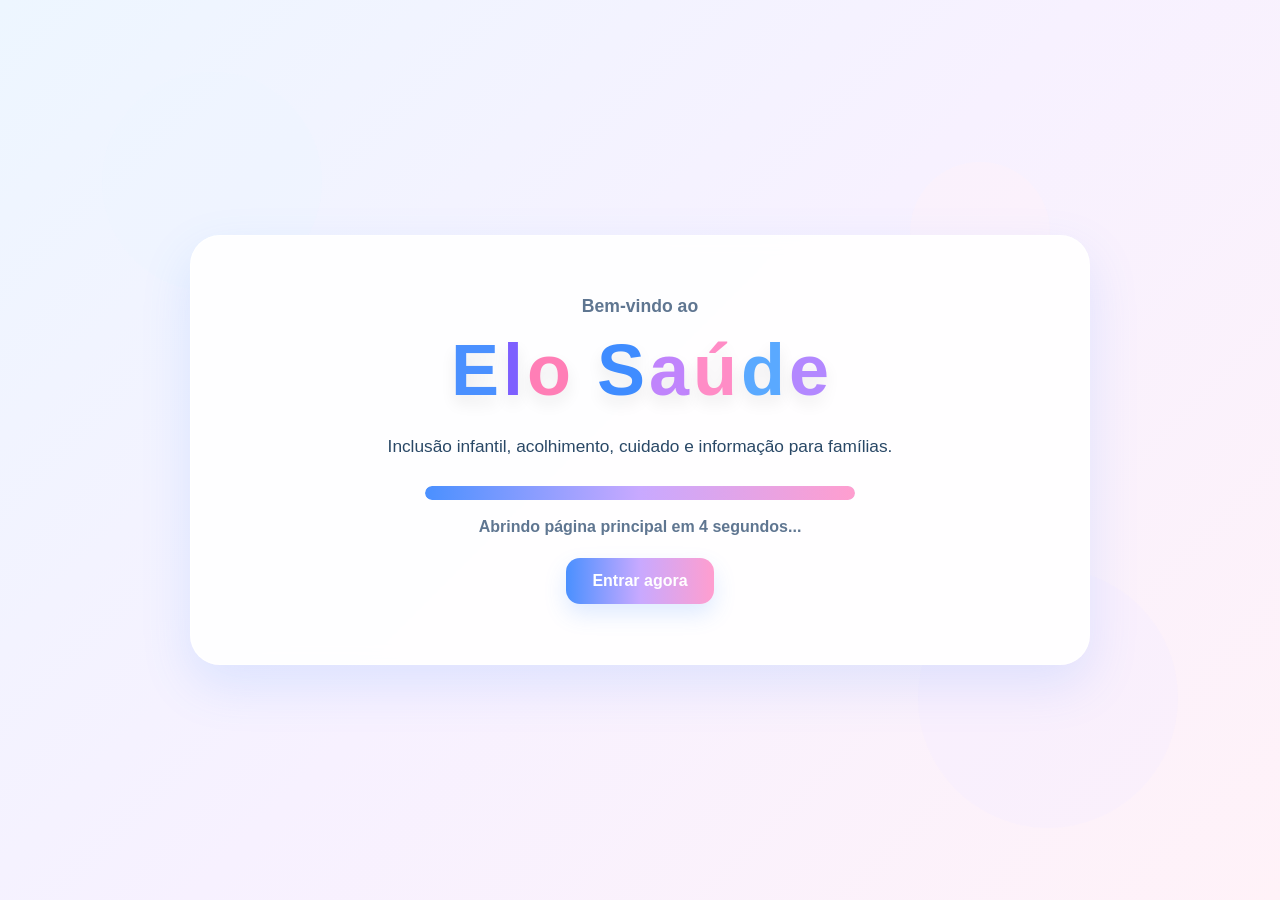
==== index.html @ 97a631bf "feat: adiciona seção de temas profissional no Elo Saúde" ====
<!DOCTYPE html>
<html lang="pt-BR">
<head>
  <meta charset="UTF-8">
  <meta name="viewport" content="width=device-width, initial-scale=1.0">
  <title>Bem-vindo | Elo Saúde</title>
  <link rel="stylesheet" href="css/style.css">
</head>
<body class="pagina-loader">

  <main class="loader-screen">
    <div class="shape shape-1"></div>
    <div class="shape shape-2"></div>
    <div class="shape shape-3"></div>

    <section class="loader-box">
      <p class="loader-topo">Bem-vindo ao</p>

      <h1 class="logo-animada" aria-label="Elo Saúde">
        <span class="letra letra-1">E</span>
        <span class="letra letra-2">l</span>
        <span class="letra letra-3">o</span>
        <span class="espaco"></span>
        <span class="letra letra-4">S</span>
        <span class="letra letra-5">a</span>
        <span class="letra letra-6">ú</span>
        <span class="letra letra-7">d</span>
        <span class="letra letra-8">e</span>
      </h1>

      <p class="loader-texto">
        Inclusão infantil, acolhimento, cuidado e informação para famílias.
      </p>

      <div class="barra-carregamento">
        <div class="progresso"></div>
      </div>

      <p id="contador" class="contador">Abrindo página principal...</p>

      <a href="pages/home.html" class="botao-entrar">Entrar agora</a>
    </section>
  </main>

  <script src="js/script.js"></script>
</body>
</html>
---- css/style.css ----
* {
  margin: 0;
  padding: 0;
  box-sizing: border-box;
}

:root {
  --azul: #4a90ff;
  --azul-escuro: #285cc4;
  --azul-claro: #eaf4ff;
  --branco: #ffffff;
  --lilas: #c8a9ff;
  --lilas-claro: #f3ecff;
  --rosa: #ff9ecf;
  --rosa-claro: #fff0f7;
  --texto: #294866;
  --texto-suave: #5f7691;
  --sombra: 0 20px 50px rgba(74, 144, 255, 0.15);
}

body {
  font-family: "Segoe UI", Arial, sans-serif;
  color: var(--texto);
}

/* =========================
   TELA INICIAL / LOADER
========================= */
.pagina-loader {
  min-height: 100vh;
  background: linear-gradient(135deg, #edf6ff 0%, #f7f1ff 50%, #fff2f8 100%);
  overflow: hidden;
}

.loader-screen {
  min-height: 100vh;
  display: flex;
  align-items: center;
  justify-content: center;
  padding: 24px;
  position: relative;
}

.loader-box {
  position: relative;
  z-index: 2;
  width: 100%;
  max-width: 900px;
  background: rgba(255, 255, 255, 0.9);
  border: 1px solid rgba(255, 255, 255, 0.8);
  backdrop-filter: blur(8px);
  border-radius: 30px;
  box-shadow: var(--sombra);
  text-align: center;
  padding: 60px 30px;
}

.loader-topo {
  font-size: 1.1rem;
  font-weight: 700;
  color: var(--texto-suave);
  margin-bottom: 14px;
}

.logo-animada {
  display: flex;
  justify-content: center;
  align-items: center;
  flex-wrap: wrap;
  font-size: 4.5rem;
  font-weight: 900;
  margin-bottom: 20px;
  gap: 4px;
  line-height: 1.1;
}

.letra {
  display: inline-block;
  opacity: 0;
  transform: translateY(25px) scale(0.8);
  animation: aparecer 0.45s forwards;
  text-shadow: 0 8px 16px rgba(0, 0, 0, 0.08);
}

.letra-1 { color: #4a90ff; animation-delay: 0.1s; }
.letra-2 { color: #7d5fff; animation-delay: 0.25s; }
.letra-3 { color: #ff7eb6; animation-delay: 0.4s; }
.letra-4 { color: #3f8cff; animation-delay: 0.55s; }
.letra-5 { color: #c084fc; animation-delay: 0.7s; }
.letra-6 { color: #ff8cc6; animation-delay: 0.85s; }
.letra-7 { color: #5aa9ff; animation-delay: 1s; }
.letra-8 { color: #b388ff; animation-delay: 1.15s; }

.espaco {
  width: 18px;
}

.loader-texto {
  max-width: 700px;
  margin: 0 auto 24px;
  font-size: 1.08rem;
  line-height: 1.8;
  color: var(--texto);
}

.barra-carregamento {
  width: 100%;
  max-width: 430px;
  height: 14px;
  background: #edf2ff;
  margin: 0 auto 18px;
  border-radius: 999px;
  overflow: hidden;
  box-shadow: inset 0 2px 7px rgba(0, 0, 0, 0.06);
}

.progresso {
  width: 0%;
  height: 100%;
  border-radius: 999px;
  background: linear-gradient(90deg, var(--azul), var(--lilas), var(--rosa));
  animation: carregar 5s linear forwards;
}

.contador {
  font-size: 1rem;
  font-weight: 700;
  color: var(--texto-suave);
  margin-bottom: 22px;
}

.botao-entrar {
  display: inline-block;
  padding: 14px 26px;
  border-radius: 14px;
  text-decoration: none;
  color: var(--branco);
  font-weight: 800;
  background: linear-gradient(90deg, var(--azul), var(--lilas), var(--rosa));
  box-shadow: 0 10px 22px rgba(74, 144, 255, 0.18);
  transition: 0.3s ease;
}

.botao-entrar:hover {
  transform: translateY(-2px);
}

.shape {
  position: absolute;
  border-radius: 50%;
  opacity: 0.35;
  animation: flutuar 6s ease-in-out infinite;
}

.shape-1 {
  width: 220px;
  height: 220px;
  background: var(--azul-claro);
  top: 8%;
  left: 8%;
}

.shape-2 {
  width: 260px;
  height: 260px;
  background: var(--lilas-claro);
  bottom: 8%;
  right: 8%;
  animation-delay: 1s;
}

.shape-3 {
  width: 140px;
  height: 140px;
  background: var(--rosa-claro);
  top: 18%;
  right: 18%;
  animation-delay: 2s;
}

/* =========================
   HOME
========================= */
.pagina-home {
  background: #f9fbff;
  min-height: 100vh;
}

.topo-home {
  background: linear-gradient(135deg, #4a90ff 0%, #8c7bff 50%, #ff9ecf 100%);
  color: white;
  padding: 22px 20px;
  box-shadow: 0 10px 25px rgba(74, 144, 255, 0.18);
}

.topo-conteudo {
  max-width: 1150px;
  margin: 0 auto;
  display: flex;
  justify-content: space-between;
  align-items: center;
  gap: 20px;
  flex-wrap: wrap;
}

.logo-home {
  font-size: 1.7rem;
  font-weight: 900;
}

.menu-home {
  display: flex;
  gap: 12px;
  flex-wrap: wrap;
}

.menu-home a {
  text-decoration: none;
  color: white;
  font-weight: 700;
  padding: 10px 14px;
  border-radius: 12px;
  background: rgba(255, 255, 255, 0.16);
  transition: 0.3s;
}

.menu-home a:hover {
  background: rgba(255, 255, 255, 0.24);
}

.hero-home {
  max-width: 1150px;
  margin: 40px auto 20px;
  padding: 0 20px;
  display: grid;
  grid-template-columns: 1.2fr 0.8fr;
  gap: 24px;
  align-items: center;
}

.hero-texto {
  background: white;
  border-radius: 26px;
  padding: 35px;
  box-shadow: var(--sombra);
}

.hero-texto span {
  display: inline-block;
  background: linear-gradient(90deg, var(--azul), var(--lilas));
  color: white;
  padding: 8px 14px;
  border-radius: 999px;
  font-weight: 800;
  margin-bottom: 16px;
}

.hero-texto h1 {
  font-size: 2.4rem;
  margin-bottom: 18px;
  line-height: 1.2;
}

.hero-texto p {
  font-size: 1.05rem;
  line-height: 1.8;
  color: var(--texto-suave);
}

.hero-card {
  background: linear-gradient(135deg, #edf6ff, #f7f0ff, #fff1f7);
  border-radius: 26px;
  padding: 30px;
  box-shadow: var(--sombra);
}

.hero-card h2 {
  font-size: 1.5rem;
  margin-bottom: 12px;
}

.hero-card p {
  color: var(--texto-suave);
  line-height: 1.7;
}

.secao {
  max-width: 1150px;
  margin: 30px auto;
  padding: 0 20px;
}

.titulo-secao {
  font-size: 2rem;
  margin-bottom: 18px;
}

.grade-cards {
  display: grid;
  grid-template-columns: repeat(3, 1fr);
  gap: 20px;
}

.card {
  background: white;
  border-radius: 22px;
  padding: 24px;
  box-shadow: var(--sombra);
  transition: 0.3s ease;
}

.card:hover {
  transform: translateY(-4px);
}

.card h3 {
  margin-bottom: 12px;
  font-size: 1.2rem;
}

.card p {
  line-height: 1.7;
  color: var(--texto-suave);
}

.bloco-voltar {
  text-align: center;
  margin: 35px 0 50px;
}

.btn-voltar {
  display: inline-block;
  padding: 14px 24px;
  text-decoration: none;
  color: white;
  font-weight: 800;
  border-radius: 14px;
  background: linear-gradient(90deg, var(--azul), var(--lilas), var(--rosa));
  box-shadow: 0 10px 22px rgba(74, 144, 255, 0.18);
  transition: 0.3s ease;
}

.btn-voltar:hover {
  transform: translateY(-2px);
}

.rodape {
  margin-top: 40px;
  background: #eaf3ff;
  padding: 24px 20px;
  text-align: center;
  color: var(--texto);
  font-weight: 600;
}

/* =========================
   ANIMAÇÕES
========================= */
@keyframes aparecer {
  to {
    opacity: 1;
    transform: translateY(0) scale(1);
  }
}

@keyframes carregar {
  from { width: 0%; }
  to { width: 100%; }
}

@keyframes flutuar {
  0% { transform: translateY(0px); }
  50% { transform: translateY(-18px); }
  100% { transform: translateY(0px); }
}

/* =========================
   RESPONSIVO
========================= */
@media (max-width: 900px) {
  .hero-home {
    grid-template-columns: 1fr;
  }

  .grade-cards {
    grid-template-columns: 1fr;
  }

  .logo-animada {
    font-size: 3rem;
  }
}

@media (max-width: 600px) {
  .loader-box {
    padding: 45px 20px;
  }

  .logo-animada {
    font-size: 2.3rem;
  }

  .espaco {
    width: 10px;
  }

  .hero-texto h1 {
    font-size: 1.8rem;
  }

  .titulo-secao {
    font-size: 1.6rem;
  }
}
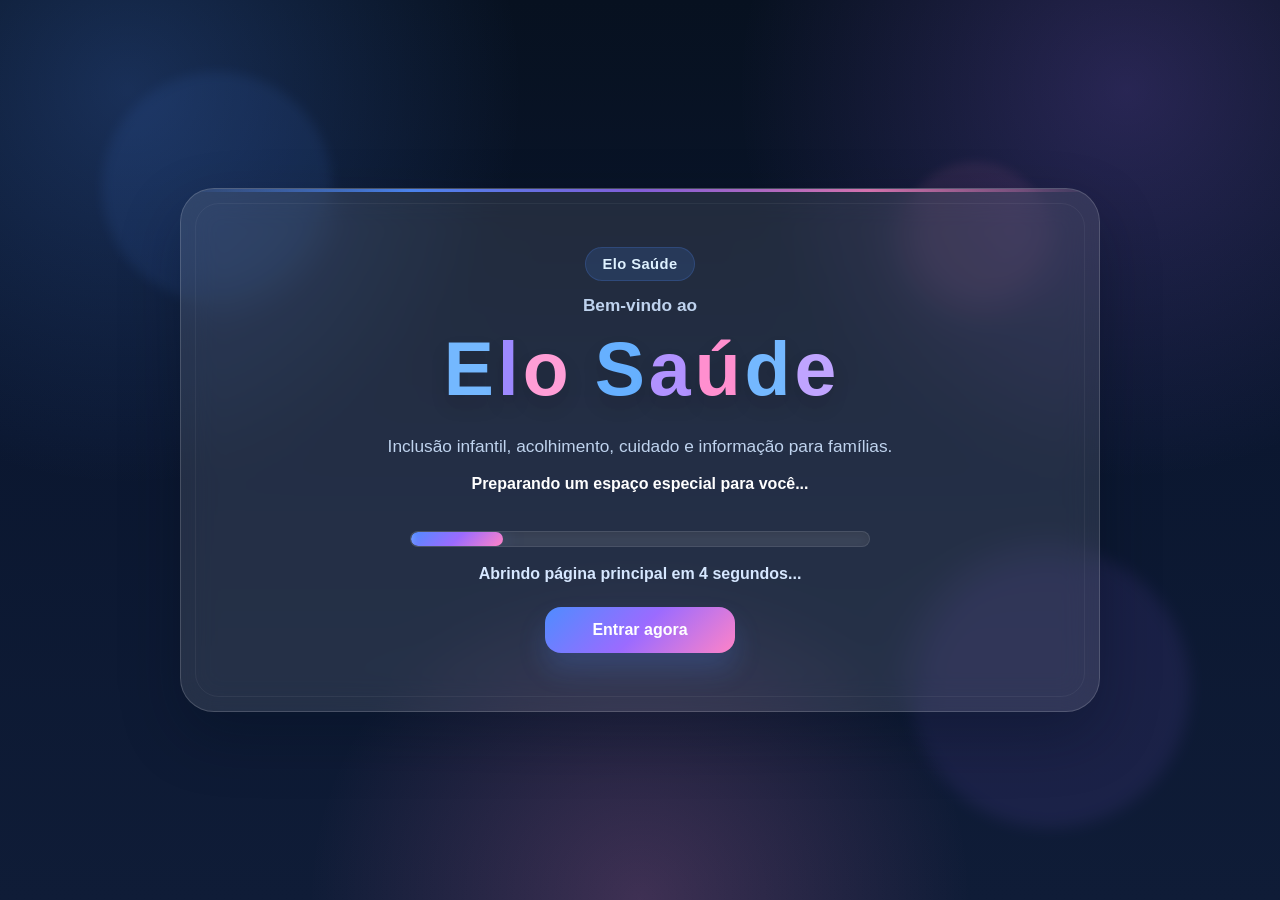
==== commit eb548c7e: "feat: atualiza estilo da página e melhora recurso de áudio" ====
--- a/index.html
+++ b/index.html
@@ -4,6 +4,7 @@
   <meta charset="UTF-8">
   <meta name="viewport" content="width=device-width, initial-scale=1.0">
   <title>Bem-vindo | Elo Saúde</title>
+  <meta name="description" content="Elo Saúde - informação, acolhimento e cuidado para famílias de crianças atípicas.">
   <link rel="stylesheet" href="css/style.css">
 </head>
 <body class="pagina-loader">
@@ -13,10 +14,12 @@
     <div class="shape shape-2"></div>
     <div class="shape shape-3"></div>
 
-    <section class="loader-box">
+    <section class="loader-box" aria-labelledby="titulo-principal">
+      <span class="loader-badge">Elo Saúde</span>
+
       <p class="loader-topo">Bem-vindo ao</p>
 
-      <h1 class="logo-animada" aria-label="Elo Saúde">
+      <h1 id="titulo-principal" class="logo-animada" aria-label="Elo Saúde">
         <span class="letra letra-1">E</span>
         <span class="letra letra-2">l</span>
         <span class="letra letra-3">o</span>
@@ -32,13 +35,27 @@
         Inclusão infantil, acolhimento, cuidado e informação para famílias.
       </p>
 
-      <div class="barra-carregamento">
-        <div class="progresso"></div>
+      <p class="loader-frase" id="fraseDinamica">
+        Preparando um espaço especial para você...
+      </p>
+
+      <div
+        class="barra-carregamento"
+        role="progressbar"
+        aria-valuemin="0"
+        aria-valuemax="100"
+        aria-valuenow="0"
+      >
+        <div class="progresso" id="progresso"></div>
       </div>
 
-      <p id="contador" class="contador">Abrindo página principal...</p>
+      <p id="contador" class="contador">
+        Abrindo página principal em 5 segundos...
+      </p>
 
-      <a href="pages/home.html" class="botao-entrar">Entrar agora</a>
+      <div class="loader-acoes">
+        <a href="./pages/home.html" class="btn-entrar">Entrar agora</a>
+      </div>
     </section>
   </main>
 
--- a/css/style.css
+++ b/css/style.css
@@ -5,31 +5,37 @@
 }
 
 :root {
-  --azul: #4a90ff;
-  --azul-escuro: #285cc4;
-  --azul-claro: #eaf4ff;
+  --azul: #4f8cff;
+  --azul-escuro: #2d63db;
+  --lilas: #9b6bff;
+  --rosa: #ff83c7;
   --branco: #ffffff;
-  --lilas: #c8a9ff;
-  --lilas-claro: #f3ecff;
-  --rosa: #ff9ecf;
-  --rosa-claro: #fff0f7;
-  --texto: #294866;
-  --texto-suave: #5f7691;
-  --sombra: 0 20px 50px rgba(74, 144, 255, 0.15);
+  --texto: #eef6ff;
+  --texto-suave: #bfd3ee;
+  --borda: rgba(255, 255, 255, 0.16);
+  --gradiente-principal: linear-gradient(135deg, #4f8cff 0%, #9b6bff 50%, #ff83c7 100%);
+  --sombra: 0 24px 60px rgba(4, 12, 28, 0.30);
+  --brilho: 0 0 26px rgba(79, 140, 255, 0.22);
+}
+
+html {
+  font-size: 16px;
 }
 
 body {
   font-family: "Segoe UI", Arial, sans-serif;
   color: var(--texto);
-}
-
-/* =========================
-   TELA INICIAL / LOADER
-========================= */
+  min-height: 100vh;
+  overflow: hidden;
+  background:
+    radial-gradient(circle at 10% 10%, rgba(79, 140, 255, 0.24), transparent 28%),
+    radial-gradient(circle at 88% 10%, rgba(155, 107, 255, 0.22), transparent 28%),
+    radial-gradient(circle at 50% 100%, rgba(255, 131, 199, 0.20), transparent 30%),
+    linear-gradient(180deg, #071120 0%, #0b1730 48%, #0f1c37 100%);
+}
+
 .pagina-loader {
   min-height: 100vh;
-  background: linear-gradient(135deg, #edf6ff 0%, #f7f1ff 50%, #fff2f8 100%);
-  overflow: hidden;
 }
 
 .loader-screen {
@@ -39,24 +45,64 @@
   justify-content: center;
   padding: 24px;
   position: relative;
+  overflow: hidden;
 }
 
 .loader-box {
+  width: 100%;
+  max-width: 920px;
   position: relative;
   z-index: 2;
-  width: 100%;
-  max-width: 900px;
-  background: rgba(255, 255, 255, 0.9);
-  border: 1px solid rgba(255, 255, 255, 0.8);
-  backdrop-filter: blur(8px);
-  border-radius: 30px;
+  text-align: center;
+  padding: 58px 34px;
+  border-radius: 34px;
+  background: rgba(255, 255, 255, 0.10);
+  border: 1px solid var(--borda);
+  backdrop-filter: blur(18px);
   box-shadow: var(--sombra);
-  text-align: center;
-  padding: 60px 30px;
+  overflow: hidden;
+  animation: subirBox 0.8s ease;
+}
+
+.loader-box::before {
+  content: "";
+  position: absolute;
+  inset: 0 0 auto 0;
+  height: 3px;
+  background: linear-gradient(
+    90deg,
+    transparent,
+    rgba(79, 140, 255, 0.9),
+    rgba(155, 107, 255, 0.8),
+    rgba(255, 131, 199, 0.8),
+    transparent
+  );
+}
+
+.loader-box::after {
+  content: "";
+  position: absolute;
+  inset: 14px;
+  border-radius: 24px;
+  border: 1px solid rgba(255,255,255,0.05);
+  pointer-events: none;
+}
+
+.loader-badge {
+  display: inline-block;
+  margin-bottom: 14px;
+  padding: 8px 16px;
+  border-radius: 999px;
+  background: rgba(79, 140, 255, 0.14);
+  border: 1px solid rgba(79, 140, 255, 0.20);
+  color: #dff2ff;
+  font-size: 0.92rem;
+  font-weight: 700;
+  letter-spacing: 0.03em;
 }
 
 .loader-topo {
-  font-size: 1.1rem;
+  font-size: 1.08rem;
   font-weight: 700;
   color: var(--texto-suave);
   margin-bottom: 14px;
@@ -67,29 +113,30 @@
   justify-content: center;
   align-items: center;
   flex-wrap: wrap;
-  font-size: 4.5rem;
+  font-size: 4.7rem;
   font-weight: 900;
-  margin-bottom: 20px;
+  line-height: 1.05;
   gap: 4px;
-  line-height: 1.1;
+  margin-bottom: 22px;
+  color: #ffffff;
 }
 
 .letra {
   display: inline-block;
   opacity: 0;
-  transform: translateY(25px) scale(0.8);
-  animation: aparecer 0.45s forwards;
-  text-shadow: 0 8px 16px rgba(0, 0, 0, 0.08);
-}
-
-.letra-1 { color: #4a90ff; animation-delay: 0.1s; }
-.letra-2 { color: #7d5fff; animation-delay: 0.25s; }
-.letra-3 { color: #ff7eb6; animation-delay: 0.4s; }
-.letra-4 { color: #3f8cff; animation-delay: 0.55s; }
-.letra-5 { color: #c084fc; animation-delay: 0.7s; }
-.letra-6 { color: #ff8cc6; animation-delay: 0.85s; }
-.letra-7 { color: #5aa9ff; animation-delay: 1s; }
-.letra-8 { color: #b388ff; animation-delay: 1.15s; }
+  transform: translateY(24px) scale(0.82);
+  animation: aparecer 0.5s forwards;
+  text-shadow: 0 10px 18px rgba(0, 0, 0, 0.16);
+}
+
+.letra-1 { color: #74b8ff; animation-delay: 0.08s; }
+.letra-2 { color: #9d89ff; animation-delay: 0.18s; }
+.letra-3 { color: #ff9ed6; animation-delay: 0.28s; }
+.letra-4 { color: #66b0ff; animation-delay: 0.38s; }
+.letra-5 { color: #b192ff; animation-delay: 0.48s; }
+.letra-6 { color: #ff8fcf; animation-delay: 0.58s; }
+.letra-7 { color: #74b8ff; animation-delay: 0.68s; }
+.letra-8 { color: #c0a4ff; animation-delay: 0.78s; }
 
 .espaco {
   width: 18px;
@@ -97,275 +144,134 @@
 
 .loader-texto {
   max-width: 700px;
-  margin: 0 auto 24px;
+  margin: 0 auto 12px;
+  color: var(--texto-suave);
   font-size: 1.08rem;
-  line-height: 1.8;
-  color: var(--texto);
+  line-height: 1.85;
+}
+
+.loader-frase {
+  min-height: 28px;
+  margin-bottom: 28px;
+  color: #ffffff;
+  font-size: 1rem;
+  font-weight: 600;
+  opacity: 0.95;
+  transition: opacity 0.3s ease;
 }
 
 .barra-carregamento {
   width: 100%;
-  max-width: 430px;
-  height: 14px;
-  background: #edf2ff;
+  max-width: 460px;
+  height: 16px;
   margin: 0 auto 18px;
   border-radius: 999px;
   overflow: hidden;
-  box-shadow: inset 0 2px 7px rgba(0, 0, 0, 0.06);
+  background: rgba(255,255,255,0.10);
+  border: 1px solid rgba(255,255,255,0.08);
+  box-shadow: inset 0 2px 8px rgba(0,0,0,0.12);
 }
 
 .progresso {
   width: 0%;
   height: 100%;
   border-radius: 999px;
-  background: linear-gradient(90deg, var(--azul), var(--lilas), var(--rosa));
-  animation: carregar 5s linear forwards;
+  background: var(--gradiente-principal);
+  box-shadow: var(--brilho);
+  transition: width 0.9s linear;
+  position: relative;
+  overflow: hidden;
+}
+
+.progresso::after {
+  content: "";
+  position: absolute;
+  top: 0;
+  left: -30%;
+  width: 30%;
+  height: 100%;
+  background: rgba(255, 255, 255, 0.35);
+  filter: blur(4px);
+  animation: brilhoBarra 2s linear infinite;
 }
 
 .contador {
   font-size: 1rem;
   font-weight: 700;
-  color: var(--texto-suave);
-  margin-bottom: 22px;
-}
-
-.botao-entrar {
-  display: inline-block;
-  padding: 14px 26px;
-  border-radius: 14px;
+  color: #d6e7ff;
+  margin-bottom: 24px;
+}
+
+.loader-acoes {
+  display: flex;
+  justify-content: center;
+}
+
+.btn-entrar {
+  display: inline-flex;
+  align-items: center;
+  justify-content: center;
+  min-width: 190px;
   text-decoration: none;
-  color: var(--branco);
+  color: white;
   font-weight: 800;
-  background: linear-gradient(90deg, var(--azul), var(--lilas), var(--rosa));
-  box-shadow: 0 10px 22px rgba(74, 144, 255, 0.18);
-  transition: 0.3s ease;
-}
-
-.botao-entrar:hover {
-  transform: translateY(-2px);
+  padding: 14px 22px;
+  border-radius: 16px;
+  background: var(--gradiente-principal);
+  box-shadow: 0 16px 28px rgba(79, 140, 255, 0.20);
+  transition: transform 0.25s ease, box-shadow 0.25s ease;
+}
+
+.btn-entrar:hover {
+  transform: translateY(-2px) scale(1.02);
+  box-shadow: 0 20px 32px rgba(79, 140, 255, 0.24);
 }
 
 .shape {
   position: absolute;
   border-radius: 50%;
-  opacity: 0.35;
+  opacity: 0.42;
   animation: flutuar 6s ease-in-out infinite;
 }
 
 .shape-1 {
-  width: 220px;
-  height: 220px;
-  background: var(--azul-claro);
+  width: 230px;
+  height: 230px;
   top: 8%;
   left: 8%;
+  background: rgba(79, 140, 255, 0.22);
+  filter: blur(6px);
 }
 
 .shape-2 {
-  width: 260px;
-  height: 260px;
-  background: var(--lilas-claro);
+  width: 280px;
+  height: 280px;
+  right: 7%;
   bottom: 8%;
-  right: 8%;
+  background: rgba(155, 107, 255, 0.22);
+  filter: blur(8px);
   animation-delay: 1s;
 }
 
 .shape-3 {
-  width: 140px;
-  height: 140px;
-  background: var(--rosa-claro);
+  width: 150px;
+  height: 150px;
   top: 18%;
   right: 18%;
+  background: rgba(255, 131, 199, 0.18);
+  filter: blur(5px);
   animation-delay: 2s;
 }
 
-/* =========================
-   HOME
-========================= */
-.pagina-home {
-  background: #f9fbff;
-  min-height: 100vh;
-}
-
-.topo-home {
-  background: linear-gradient(135deg, #4a90ff 0%, #8c7bff 50%, #ff9ecf 100%);
-  color: white;
-  padding: 22px 20px;
-  box-shadow: 0 10px 25px rgba(74, 144, 255, 0.18);
-}
-
-.topo-conteudo {
-  max-width: 1150px;
-  margin: 0 auto;
-  display: flex;
-  justify-content: space-between;
-  align-items: center;
-  gap: 20px;
-  flex-wrap: wrap;
-}
-
-.logo-home {
-  font-size: 1.7rem;
-  font-weight: 900;
-}
-
-.menu-home {
-  display: flex;
-  gap: 12px;
-  flex-wrap: wrap;
-}
-
-.menu-home a {
-  text-decoration: none;
-  color: white;
-  font-weight: 700;
-  padding: 10px 14px;
-  border-radius: 12px;
-  background: rgba(255, 255, 255, 0.16);
-  transition: 0.3s;
-}
-
-.menu-home a:hover {
-  background: rgba(255, 255, 255, 0.24);
-}
-
-.hero-home {
-  max-width: 1150px;
-  margin: 40px auto 20px;
-  padding: 0 20px;
-  display: grid;
-  grid-template-columns: 1.2fr 0.8fr;
-  gap: 24px;
-  align-items: center;
-}
-
-.hero-texto {
-  background: white;
-  border-radius: 26px;
-  padding: 35px;
-  box-shadow: var(--sombra);
-}
-
-.hero-texto span {
-  display: inline-block;
-  background: linear-gradient(90deg, var(--azul), var(--lilas));
-  color: white;
-  padding: 8px 14px;
-  border-radius: 999px;
-  font-weight: 800;
-  margin-bottom: 16px;
-}
-
-.hero-texto h1 {
-  font-size: 2.4rem;
-  margin-bottom: 18px;
-  line-height: 1.2;
-}
-
-.hero-texto p {
-  font-size: 1.05rem;
-  line-height: 1.8;
-  color: var(--texto-suave);
-}
-
-.hero-card {
-  background: linear-gradient(135deg, #edf6ff, #f7f0ff, #fff1f7);
-  border-radius: 26px;
-  padding: 30px;
-  box-shadow: var(--sombra);
-}
-
-.hero-card h2 {
-  font-size: 1.5rem;
-  margin-bottom: 12px;
-}
-
-.hero-card p {
-  color: var(--texto-suave);
-  line-height: 1.7;
-}
-
-.secao {
-  max-width: 1150px;
-  margin: 30px auto;
-  padding: 0 20px;
-}
-
-.titulo-secao {
-  font-size: 2rem;
-  margin-bottom: 18px;
-}
-
-.grade-cards {
-  display: grid;
-  grid-template-columns: repeat(3, 1fr);
-  gap: 20px;
-}
-
-.card {
-  background: white;
-  border-radius: 22px;
-  padding: 24px;
-  box-shadow: var(--sombra);
-  transition: 0.3s ease;
-}
-
-.card:hover {
-  transform: translateY(-4px);
-}
-
-.card h3 {
-  margin-bottom: 12px;
-  font-size: 1.2rem;
-}
-
-.card p {
-  line-height: 1.7;
-  color: var(--texto-suave);
-}
-
-.bloco-voltar {
-  text-align: center;
-  margin: 35px 0 50px;
-}
-
-.btn-voltar {
-  display: inline-block;
-  padding: 14px 24px;
-  text-decoration: none;
-  color: white;
-  font-weight: 800;
-  border-radius: 14px;
-  background: linear-gradient(90deg, var(--azul), var(--lilas), var(--rosa));
-  box-shadow: 0 10px 22px rgba(74, 144, 255, 0.18);
-  transition: 0.3s ease;
-}
-
-.btn-voltar:hover {
-  transform: translateY(-2px);
-}
-
-.rodape {
-  margin-top: 40px;
-  background: #eaf3ff;
-  padding: 24px 20px;
-  text-align: center;
-  color: var(--texto);
-  font-weight: 600;
-}
-
-/* =========================
-   ANIMAÇÕES
-========================= */
 @keyframes aparecer {
+  from {
+    opacity: 0;
+    transform: translateY(24px) scale(0.82);
+  }
   to {
     opacity: 1;
     transform: translateY(0) scale(1);
   }
-}
-
-@keyframes carregar {
-  from { width: 0%; }
-  to { width: 100%; }
 }
 
 @keyframes flutuar {
@@ -374,41 +280,63 @@
   100% { transform: translateY(0px); }
 }
 
-/* =========================
-   RESPONSIVO
-========================= */
-@media (max-width: 900px) {
-  .hero-home {
-    grid-template-columns: 1fr;
-  }
-
-  .grade-cards {
-    grid-template-columns: 1fr;
+@keyframes subirBox {
+  from {
+    opacity: 0;
+    transform: translateY(20px) scale(0.97);
+  }
+  to {
+    opacity: 1;
+    transform: translateY(0) scale(1);
+  }
+}
+
+@keyframes brilhoBarra {
+  0% {
+    left: -30%;
+  }
+  100% {
+    left: 110%;
+  }
+}
+
+@media (max-width: 768px) {
+  .loader-box {
+    padding: 42px 22px;
+    border-radius: 26px;
   }
 
   .logo-animada {
     font-size: 3rem;
   }
-}
-
-@media (max-width: 600px) {
-  .loader-box {
-    padding: 45px 20px;
-  }
-
-  .logo-animada {
-    font-size: 2.3rem;
-  }
 
   .espaco {
     width: 10px;
   }
 
-  .hero-texto h1 {
-    font-size: 1.8rem;
-  }
-
-  .titulo-secao {
-    font-size: 1.6rem;
+  .loader-texto {
+    font-size: 1rem;
+  }
+
+  .btn-entrar {
+    width: 100%;
+  }
+}
+
+@media (max-width: 480px) {
+  .logo-animada {
+    font-size: 2.35rem;
+  }
+
+  .loader-topo {
+    font-size: 1rem;
+  }
+
+  .contador {
+    font-size: 0.95rem;
+  }
+
+  .loader-frase {
+    font-size: 0.95rem;
   }
 }
